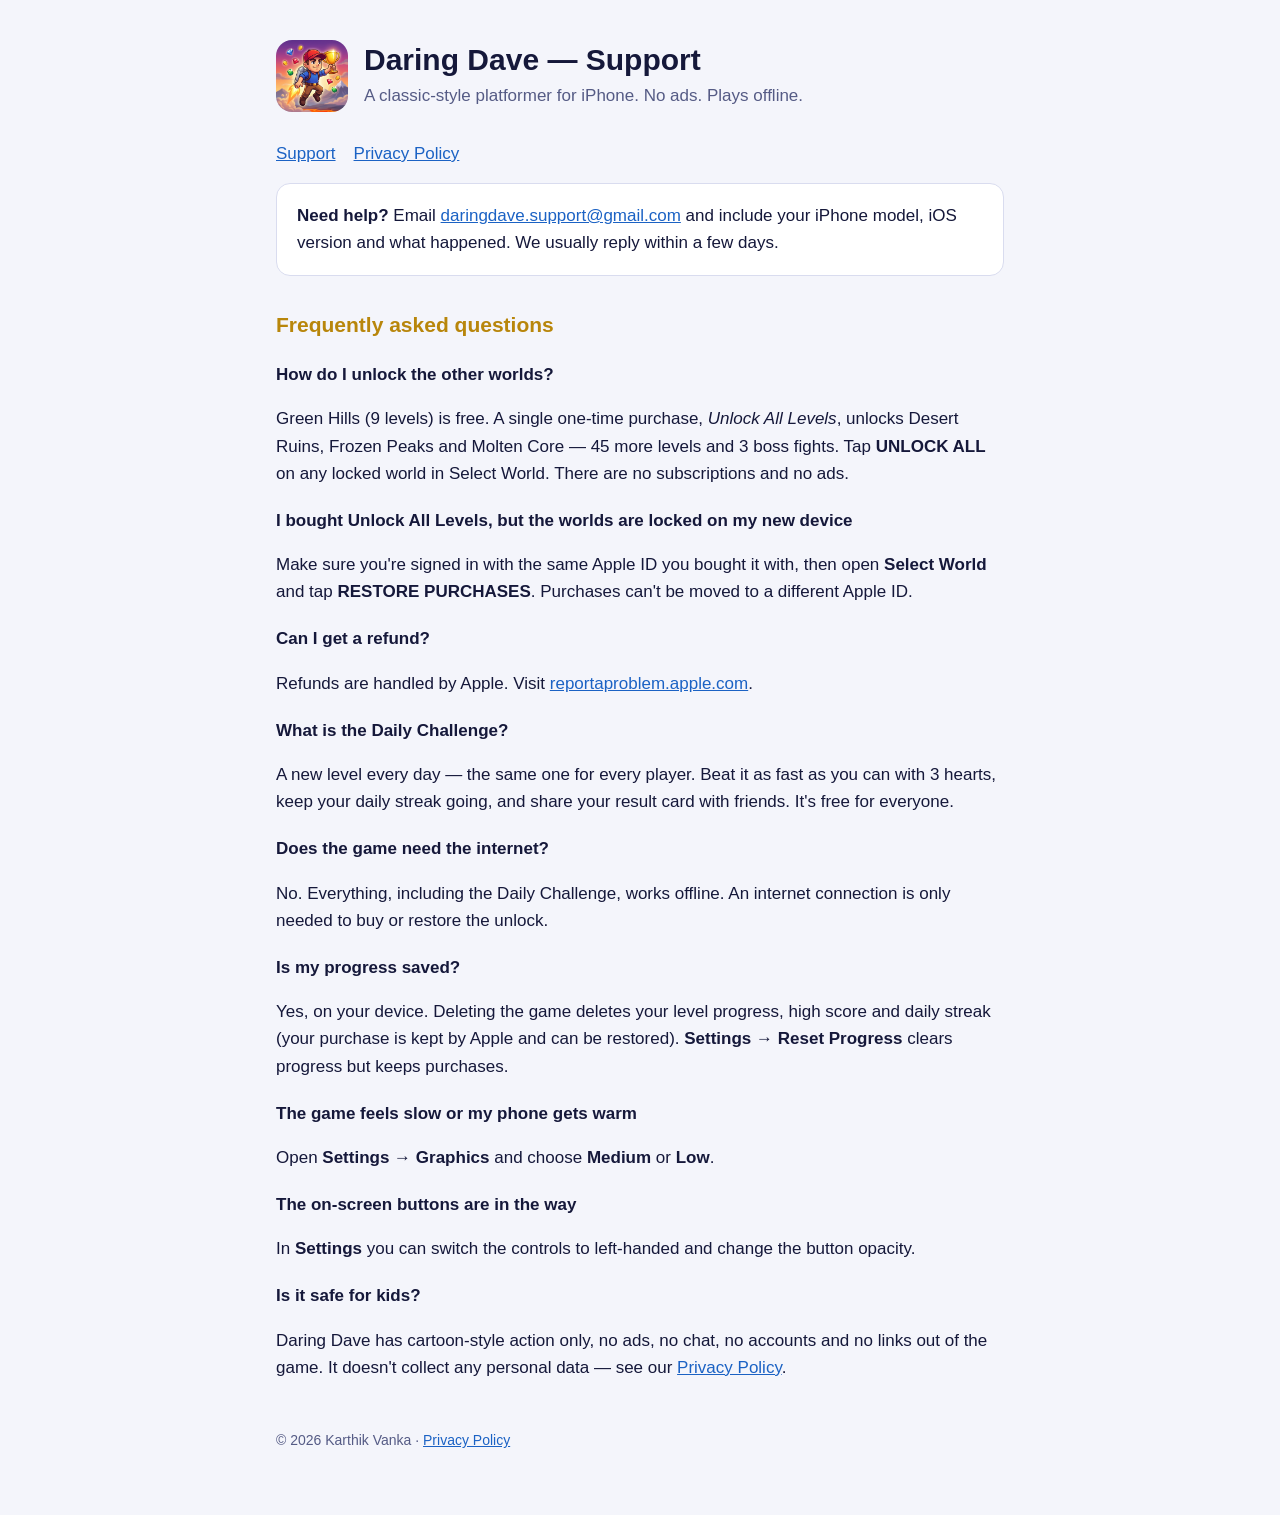
==== index.html @ 3a26611b "Initial Commit" ====
<!doctype html>
<html lang="en">
<head>
<meta charset="utf-8">
<meta name="viewport" content="width=device-width, initial-scale=1">
<title>Daring Dave Support</title>
<meta name="description" content="Help and contact for Daring Dave, the retro platformer for iPhone.">
<link rel="icon" href="icon.png">
<link rel="stylesheet" href="style.css">
</head>
<body>
<main>
  <header>
    <img src="icon.png" alt="Daring Dave app icon">
    <div>
      <h1>Daring Dave — Support</h1>
      <p>A classic-style platformer for iPhone. No ads. Plays offline.</p>
    </div>
  </header>
  <nav><a href="index.html">Support</a><a href="privacy.html">Privacy Policy</a></nav>

  <div class="card">
    <strong>Need help?</strong> Email <a href="mailto:daringdave.support@gmail.com">daringdave.support@gmail.com</a> and include your iPhone model,
    iOS version and what happened. We usually reply within a few days.
  </div>

  <h2>Frequently asked questions</h2>

  <h3>How do I unlock the other worlds?</h3>
  <p>Green Hills (9 levels) is free. A single one-time purchase, <em>Unlock All Levels</em>, unlocks Desert Ruins,
  Frozen Peaks and Molten Core — 45 more levels and 3 boss fights. Tap <strong>UNLOCK ALL</strong> on any locked world
  in Select World. There are no subscriptions and no ads.</p>

  <h3>I bought Unlock All Levels, but the worlds are locked on my new device</h3>
  <p>Make sure you're signed in with the same Apple ID you bought it with, then open <strong>Select World</strong> and tap
  <strong>RESTORE PURCHASES</strong>. Purchases can't be moved to a different Apple ID.</p>

  <h3>Can I get a refund?</h3>
  <p>Refunds are handled by Apple. Visit <a href="https://reportaproblem.apple.com">reportaproblem.apple.com</a>.</p>

  <h3>What is the Daily Challenge?</h3>
  <p>A new level every day — the same one for every player. Beat it as fast as you can with 3 hearts, keep your daily
  streak going, and share your result card with friends. It's free for everyone.</p>

  <h3>Does the game need the internet?</h3>
  <p>No. Everything, including the Daily Challenge, works offline. An internet connection is only needed to buy or
  restore the unlock.</p>

  <h3>Is my progress saved?</h3>
  <p>Yes, on your device. Deleting the game deletes your level progress, high score and daily streak (your purchase is
  kept by Apple and can be restored). <strong>Settings → Reset Progress</strong> clears progress but keeps purchases.</p>

  <h3>The game feels slow or my phone gets warm</h3>
  <p>Open <strong>Settings → Graphics</strong> and choose <strong>Medium</strong> or <strong>Low</strong>.</p>

  <h3>The on-screen buttons are in the way</h3>
  <p>In <strong>Settings</strong> you can switch the controls to left-handed and change the button opacity.</p>

  <h3>Is it safe for kids?</h3>
  <p>Daring Dave has cartoon-style action only, no ads, no chat, no accounts and no links out of the game. It doesn't
  collect any personal data — see our <a href="privacy.html">Privacy Policy</a>.</p>

  <footer>© 2026 Karthik Vanka · <a href="privacy.html">Privacy Policy</a></footer>
</main>
</body>
</html>
---- style.css ----
:root{--bg:#0b0e24;--card:#161a3e;--line:#2c3270;--text:#e8ebfa;--muted:#a8aed6;--gold:#ffd54a;--link:#7fd6ff}
@media (prefers-color-scheme: light){:root{--bg:#f4f5fb;--card:#ffffff;--line:#d9dcef;--text:#15183a;--muted:#555b85;--gold:#b8860b;--link:#1b62c4}}
*{box-sizing:border-box}
body{margin:0;background:var(--bg);color:var(--text);font:17px/1.6 -apple-system,BlinkMacSystemFont,"Avenir Next","Segoe UI",sans-serif}
main{max-width:760px;margin:0 auto;padding:40px 16px 64px}
header{display:flex;align-items:center;gap:16px;margin-bottom:28px}
header img{width:72px;height:72px;border-radius:16px}
h1{margin:0;font-size:30px;line-height:1.2}
header p{margin:4px 0 0;color:var(--muted)}
h2{font-size:21px;margin:32px 0 8px;color:var(--gold)}
h3{font-size:17px;margin:20px 0 4px}
p,li{color:var(--text)}
.muted{color:var(--muted)}
.card{background:var(--card);border:1px solid var(--line);border-radius:14px;padding:18px 20px;margin:16px 0}
a{color:var(--link)}
nav{display:flex;gap:18px;margin:0 0 8px;flex-wrap:wrap}
footer{margin-top:48px;color:var(--muted);font-size:14px}
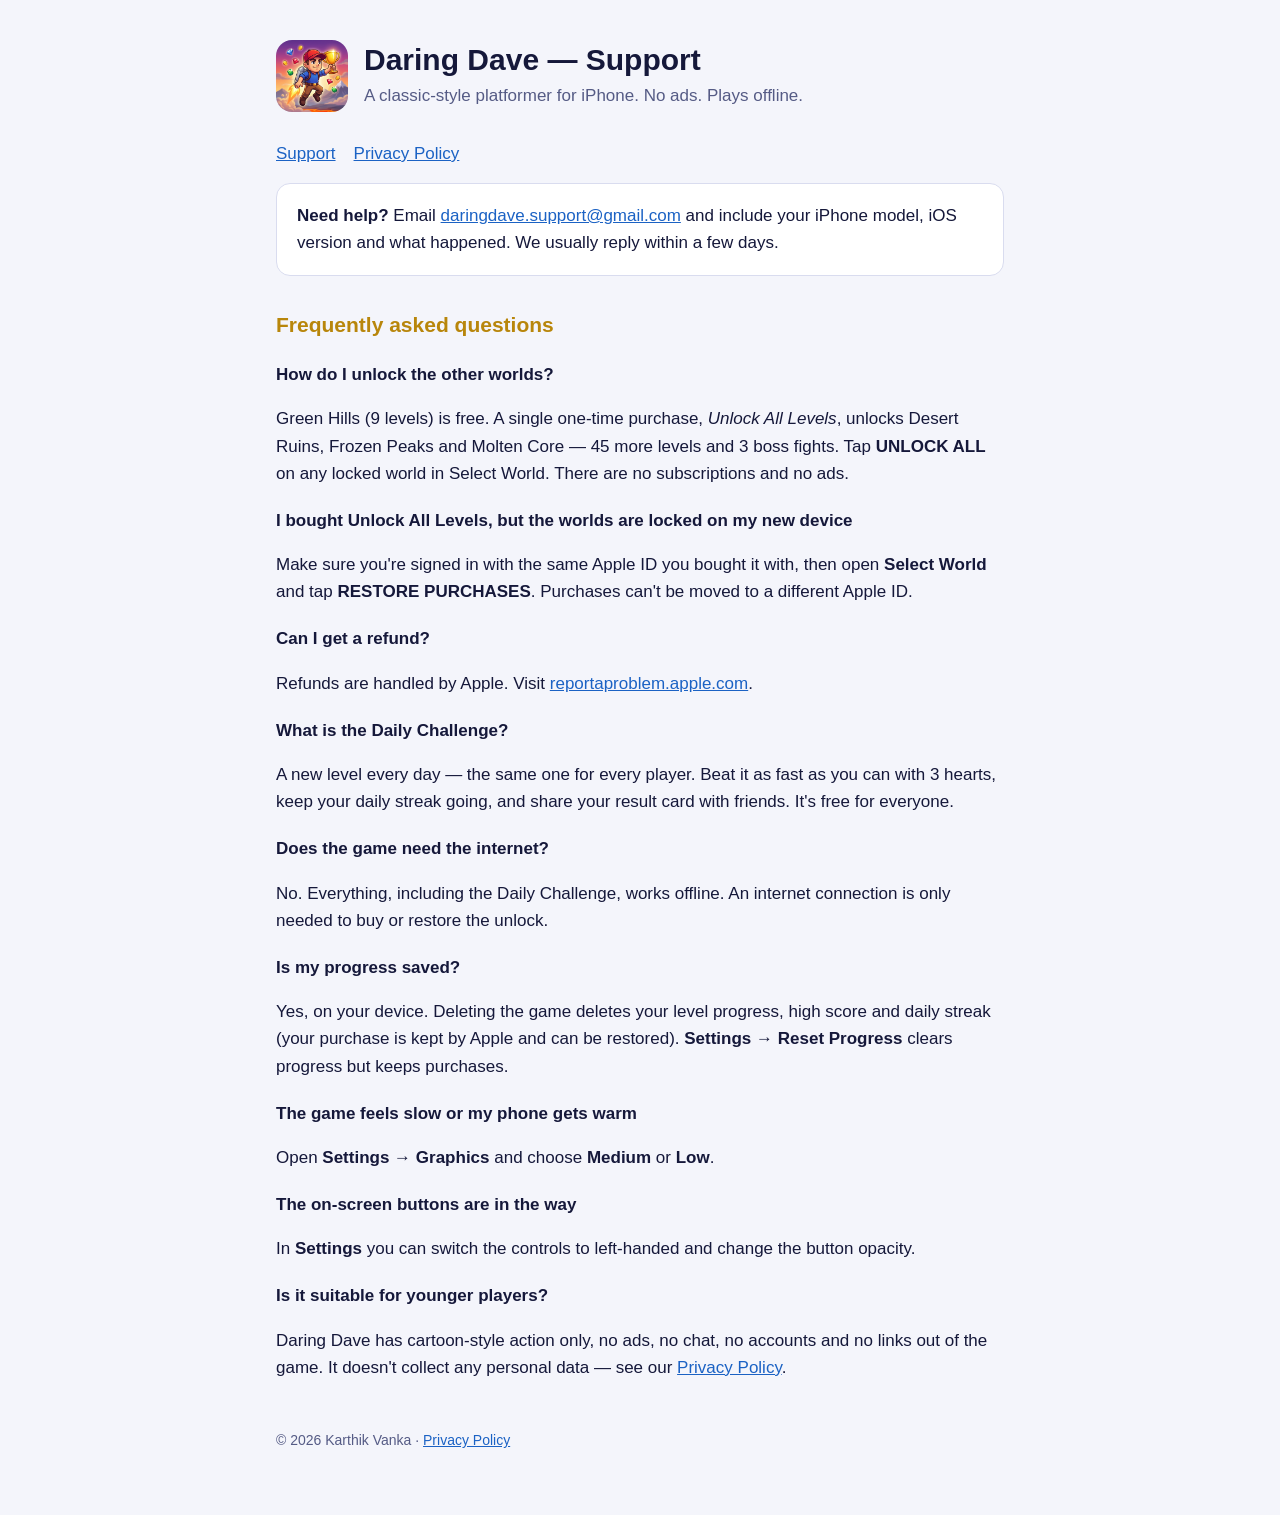
==== commit 77d805ac: "Updated the FAQ heading" ====
--- a/index.html
+++ b/index.html
@@ -56,7 +56,7 @@
   <h3>The on-screen buttons are in the way</h3>
   <p>In <strong>Settings</strong> you can switch the controls to left-handed and change the button opacity.</p>
 
-  <h3>Is it safe for kids?</h3>
+  <h3>Is it suitable for younger players?</h3>
   <p>Daring Dave has cartoon-style action only, no ads, no chat, no accounts and no links out of the game. It doesn't
   collect any personal data — see our <a href="privacy.html">Privacy Policy</a>.</p>
 
